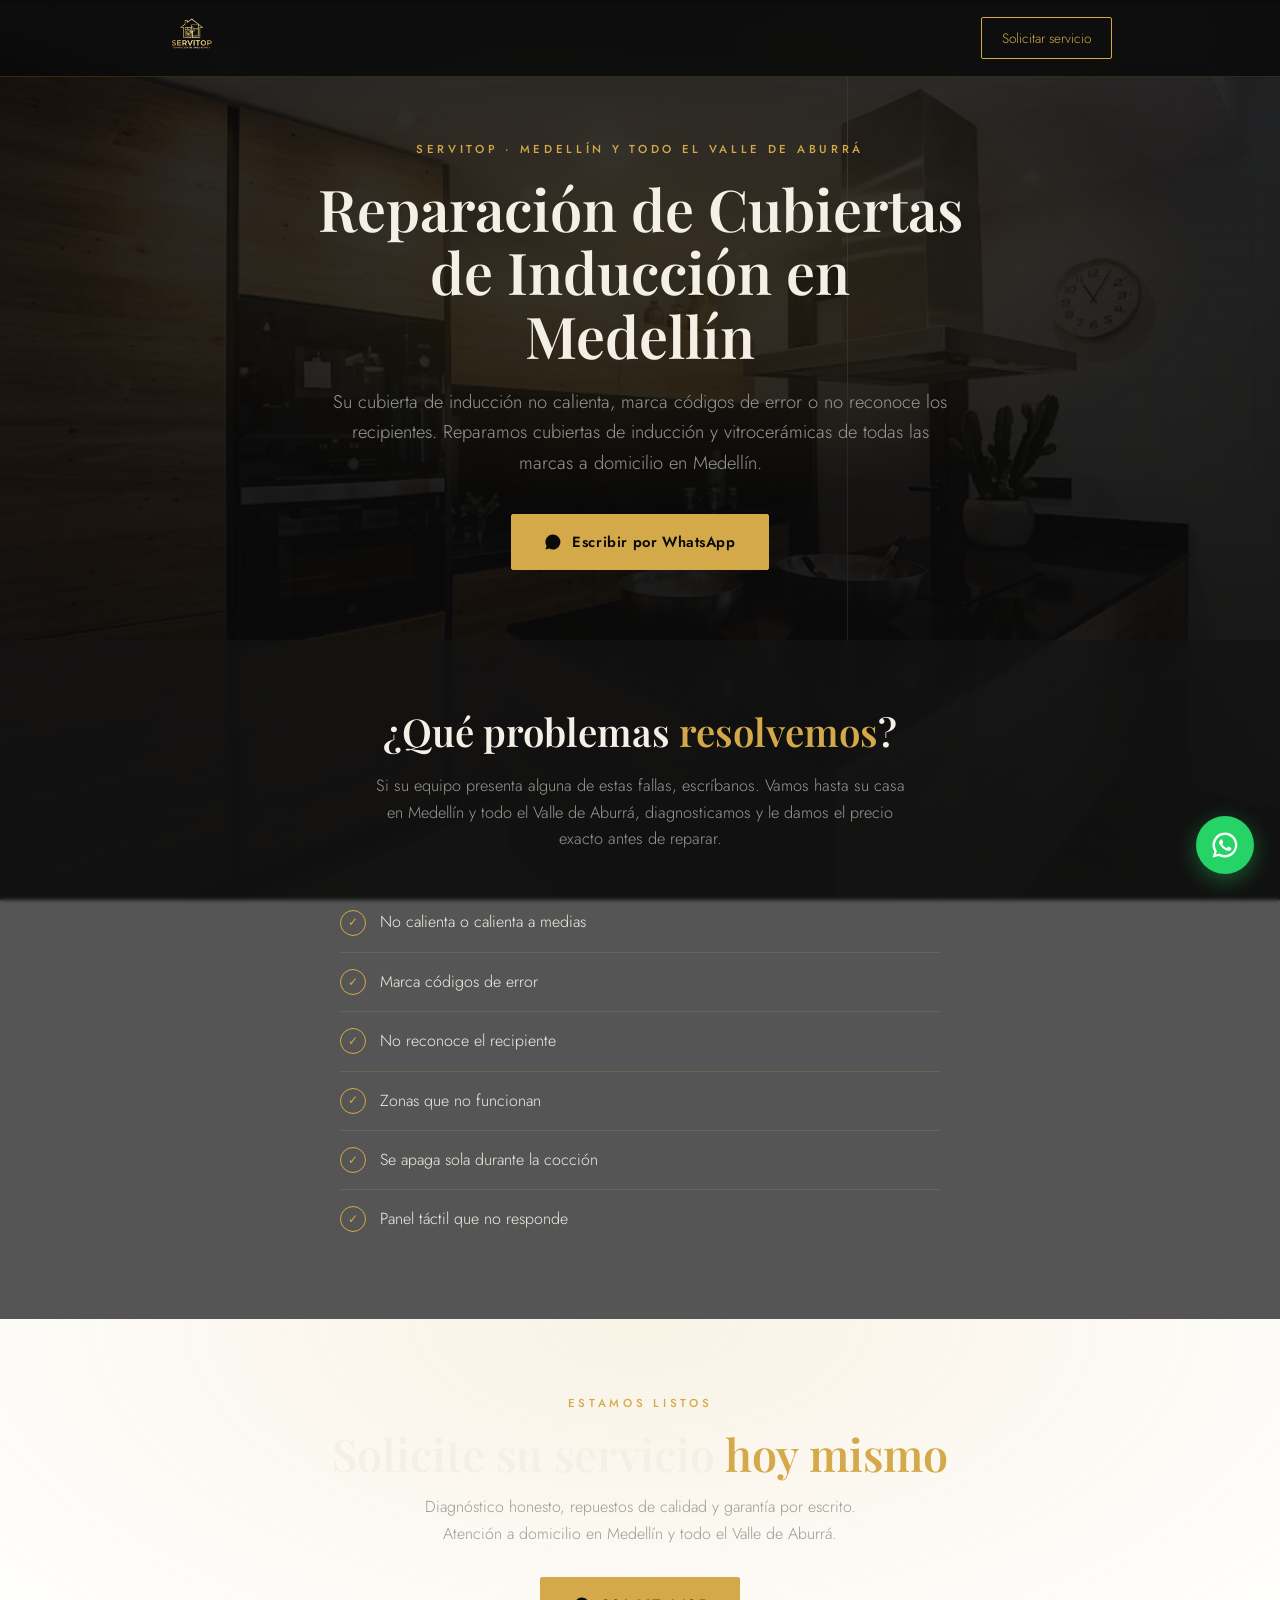
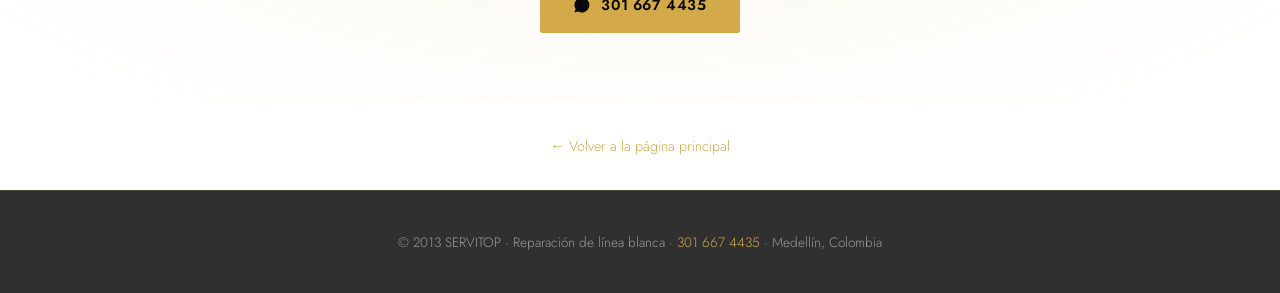
==== reparacion-cubiertas-induccion-medellin.html @ 94b9bdf9 "Add files via upload" ====
<!DOCTYPE html>
<html lang="es">
<head>
<meta charset="UTF-8">
<meta name="viewport" content="width=device-width, initial-scale=1.0">
<title>Reparación de Cubiertas de Inducción en Medellín | SERVITOP</title>
<meta name="description" content="Servicio técnico de cubiertas de inducción y vitrocerámicas a domicilio en Medellín. No calienta, marca error, no reconoce recipiente. ☎ 301 667 4435">
<meta name="keywords" content="reparación cubiertas inducción Medellín, técnico vitrocerámica Medellín, reparación estufa inducción Medellín">
<meta name="robots" content="index, follow">
<meta name="geo.region" content="CO-ANT">
<meta name="geo.placename" content="Medellín">
<link rel="canonical" href="https://servitop.co/reparacion-cubiertas-induccion-medellin.html">
<meta property="og:type" content="website">
<meta property="og:title" content="Reparación de Cubiertas de Inducción en Medellín | SERVITOP">
<meta property="og:description" content="Servicio técnico de cubiertas de inducción y vitrocerámicas a domicilio en Medellín. No calienta, marca error, no reconoce recipiente. ☎ 301 667 4435">
<meta property="og:url" content="https://servitop.co/reparacion-cubiertas-induccion-medellin.html">
<meta property="og:locale" content="es_CO">
<link rel="icon" type="image/png" href="[data-uri]">
<link rel="preconnect" href="https://fonts.googleapis.com">
<link rel="preconnect" href="https://fonts.gstatic.com" crossorigin>
<link href="https://fonts.googleapis.com/css2?family=Playfair+Display:ital,wght@0,500;0,600;0,700;0,800;1,500;1,600&family=Jost:wght@300;400;500;600&display=swap" rel="stylesheet">
<script type="application/ld+json">
{
  "@context": "https://schema.org",
  "@type": "Service",
  "serviceType": "Reparación de Cubiertas de Inducción en Medellín",
  "provider": {"@type": "HomeAndConstructionBusiness", "name": "SERVITOP", "telephone": "+573016674435", "areaServed": "Medellín y todo el Valle de Aburrá", "address": {"@type": "PostalAddress", "addressLocality": "Medellín", "addressRegion": "Antioquia", "addressCountry": "CO"}},
  "areaServed": {"@type": "Place", "name": "Medellín y todo el Valle de Aburrá"}
}
</script>
<style>
:root{--black:#0a0a0a;--carbon:#141414;--gold:#d4a94a;--gold-light:#e8cd82;--gold-deep:#b8862f;--cream:#f5f0e6;--grey:#9a9a92;--line:rgba(212,169,74,0.18)}
*{margin:0;padding:0;box-sizing:border-box}
html{scroll-behavior:smooth}
body{background:transparent;color:var(--cream);font-family:'Jost',sans-serif;font-weight:300;line-height:1.65;overflow-x:hidden;position:relative}
body::before{content:"";position:fixed;inset:0;z-index:-2;background:url("[data-uri]") center/cover no-repeat;background-attachment:fixed}
body::after{content:"";position:fixed;inset:0;z-index:-1;background:linear-gradient(180deg,rgba(10,10,10,0.82),rgba(10,10,10,0.88) 40%,rgba(10,10,10,0.94))}
.wrap{max-width:1000px;margin:0 auto;padding:0 28px}
h1,h2,h3{font-family:'Playfair Display',serif;font-weight:600;line-height:1.1}
.gold{color:var(--gold)}
.eyebrow{font-size:0.72rem;letter-spacing:0.32em;text-transform:uppercase;color:var(--gold);font-weight:500}
nav{position:fixed;top:0;left:0;right:0;z-index:100;padding:16px 0;background:rgba(10,10,10,0.85);backdrop-filter:blur(16px);border-bottom:1px solid var(--line)}
.nav-inner{display:flex;align-items:center;justify-content:space-between;max-width:1000px;margin:0 auto;padding:0 28px}
.nav-logo{height:36px}
.nav-cta{border:1px solid var(--gold);padding:9px 20px;border-radius:2px;color:var(--gold);text-decoration:none;font-size:0.85rem;transition:all .3s}
.nav-cta:hover{background:var(--gold);color:var(--black)}
.hero{min-height:70vh;display:flex;flex-direction:column;align-items:center;justify-content:center;text-align:center;padding:140px 28px 70px;background:radial-gradient(ellipse 65% 55% at 50% 42%,rgba(212,169,74,0.12),transparent 70%)}
.hero .eyebrow{margin-bottom:18px}
.hero h1{font-size:clamp(2rem,5vw,3.6rem);max-width:18ch;margin-bottom:20px}
.hero p{font-size:clamp(1rem,2vw,1.15rem);color:var(--grey);max-width:56ch;margin-bottom:36px}
.btn{font-family:'Jost',sans-serif;font-size:0.92rem;font-weight:600;letter-spacing:0.04em;padding:15px 32px;border-radius:2px;text-decoration:none;cursor:pointer;transition:all .35s;display:inline-flex;align-items:center;gap:10px}
.btn-gold{background:var(--gold);color:var(--black);border:1px solid var(--gold)}
.btn-gold:hover{background:var(--gold-light);box-shadow:0 8px 28px rgba(212,169,74,0.28);transform:translateY(-2px)}
section{padding:70px 0}
.content{background:rgba(20,20,20,0.72);backdrop-filter:blur(2px)}
.content h2{font-size:clamp(1.6rem,3.5vw,2.4rem);margin-bottom:20px;text-align:center}
.content p{color:var(--grey);font-size:1.02rem;margin-bottom:18px;text-align:center;max-width:60ch;margin-left:auto;margin-right:auto}
.problemas{max-width:600px;margin:40px auto 0;list-style:none}
.problemas li{display:flex;gap:14px;padding:16px 0;border-bottom:1px solid var(--line);align-items:center;font-size:1rem;color:var(--cream)}
.problemas li:last-child{border-bottom:none}
.check-ico{flex-shrink:0;width:26px;height:26px;border-radius:50%;border:1px solid var(--gold);color:var(--gold);display:flex;align-items:center;justify-content:center;font-size:0.78rem}
.cta{text-align:center;background:radial-gradient(ellipse 70% 120% at 50% 0%,rgba(212,169,74,0.14),transparent)}
.cta h2{font-size:clamp(1.8rem,4vw,2.8rem);margin-bottom:16px}
.cta p{color:var(--grey);max-width:48ch;margin:0 auto 30px}
.back-link{text-align:center;padding:30px 0}
.back-link a{color:var(--gold);text-decoration:none;font-size:0.9rem}
footer{background:rgba(20,20,20,0.88);border-top:1px solid var(--line);padding:40px 0;text-align:center;color:var(--grey);font-size:0.85rem}
footer a{color:var(--gold);text-decoration:none}
.wa-float{position:fixed;bottom:26px;right:26px;z-index:200;width:58px;height:58px;border-radius:50%;background:#25D366;display:flex;align-items:center;justify-content:center;box-shadow:0 6px 22px rgba(37,211,102,0.38);transition:transform .3s}
.wa-float:hover{transform:scale(1.08)}
.wa-float svg{width:30px;height:30px;fill:#fff}
@media(max-width:820px){body::before{background-attachment:scroll}}
</style>
</head>
<body>
<nav><div class="nav-inner"><a href="index.html"><img class="nav-logo" src="[data-uri]" alt="SERVITOP"></a><a href="https://wa.me/573016674435?text=Hola%20SERVITOP,%20necesito%20reparar%20mi%20cubierta%20de%20inducci%C3%B3n%20en%20Medell%C3%ADn" class="nav-cta" target="_blank" rel="noopener">Solicitar servicio</a></div></nav>
<header class="hero">
  <span class="eyebrow">SERVITOP · Medellín y todo el Valle de Aburrá</span>
  <h1>Reparación de Cubiertas de Inducción en Medellín</h1>
  <p>Su cubierta de inducción no calienta, marca códigos de error o no reconoce los recipientes. Reparamos cubiertas de inducción y vitrocerámicas de todas las marcas a domicilio en Medellín.</p>
  <a href="https://wa.me/573016674435?text=Hola%20SERVITOP,%20necesito%20reparar%20mi%20cubierta%20de%20inducci%C3%B3n%20en%20Medell%C3%ADn" class="btn btn-gold" target="_blank" rel="noopener"><svg width="18" height="18" viewBox="0 0 24 24" fill="currentColor"><path d="M12 2a10 10 0 0 0-8.5 15.3L2 22l4.9-1.3A10 10 0 1 0 12 2z"/></svg>Escribir por WhatsApp</a>
</header>
<section class="content">
  <div class="wrap">
    <h2>¿Qué problemas <span class="gold">resolvemos</span>?</h2>
    <p>Si su equipo presenta alguna de estas fallas, escríbanos. Vamos hasta su casa en Medellín y todo el Valle de Aburrá, diagnosticamos y le damos el precio exacto antes de reparar.</p>
    <ul class="problemas">
        <li><span class="check-ico">✓</span><span>No calienta o calienta a medias</span></li>
        <li><span class="check-ico">✓</span><span>Marca códigos de error</span></li>
        <li><span class="check-ico">✓</span><span>No reconoce el recipiente</span></li>
        <li><span class="check-ico">✓</span><span>Zonas que no funcionan</span></li>
        <li><span class="check-ico">✓</span><span>Se apaga sola durante la cocción</span></li>
        <li><span class="check-ico">✓</span><span>Panel táctil que no responde</span></li>
    </ul>
  </div>
</section>
<section class="cta">
  <div class="wrap">
    <span class="eyebrow">Estamos listos</span>
    <h2 style="margin-top:14px">Solicite su servicio <span class="gold">hoy mismo</span></h2>
    <p>Diagnóstico honesto, repuestos de calidad y garantía por escrito. Atención a domicilio en Medellín y todo el Valle de Aburrá.</p>
    <a href="https://wa.me/573016674435?text=Hola%20SERVITOP,%20necesito%20reparar%20mi%20cubierta%20de%20inducci%C3%B3n%20en%20Medell%C3%ADn" class="btn btn-gold" target="_blank" rel="noopener"><svg width="18" height="18" viewBox="0 0 24 24" fill="currentColor"><path d="M12 2a10 10 0 0 0-8.5 15.3L2 22l4.9-1.3A10 10 0 1 0 12 2z"/></svg>301 667 4435</a>
  </div>
</section>
<div class="back-link"><a href="index.html">← Volver a la página principal</a></div>
<footer><div class="wrap"><p>© 2013 SERVITOP · Reparación de línea blanca · <a href="tel:+573016674435">301 667 4435</a> · Medellín, Colombia</p></div></footer>
<a class="wa-float" href="https://wa.me/573016674435?text=Hola%20SERVITOP,%20necesito%20reparar%20mi%20cubierta%20de%20inducci%C3%B3n%20en%20Medell%C3%ADn" target="_blank" rel="noopener" aria-label="WhatsApp"><svg viewBox="0 0 24 24"><path d="M12 2a10 10 0 0 0-8.5 15.3L2 22l4.9-1.3A10 10 0 1 0 12 2zm0 18a8 8 0 0 1-4.1-1.1l-.3-.2-2.9.8.8-2.8-.2-.3A8 8 0 1 1 12 20zm4.4-6c-.2-.1-1.4-.7-1.6-.8s-.4-.1-.5.1-.6.8-.7.9-.3.2-.5.1a6.5 6.5 0 0 1-1.9-1.2 7.3 7.3 0 0 1-1.4-1.7c-.1-.2 0-.4.1-.5l.4-.4.2-.4a.4.4 0 0 0 0-.4l-.7-1.7c-.2-.5-.4-.4-.5-.4h-.5a.9.9 0 0 0-.6.3 2.7 2.7 0 0 0-.9 2 4.7 4.7 0 0 0 1 2.5 10.8 10.8 0 0 0 4.1 3.6c.6.3 1 .4 1.4.5a3.3 3.3 0 0 0 1.5.1 2.5 2.5 0 0 0 1.6-1.1 2 2 0 0 0 .1-1.1c0-.2-.2-.2-.4-.3z"/></svg></a>
</body>
</html>
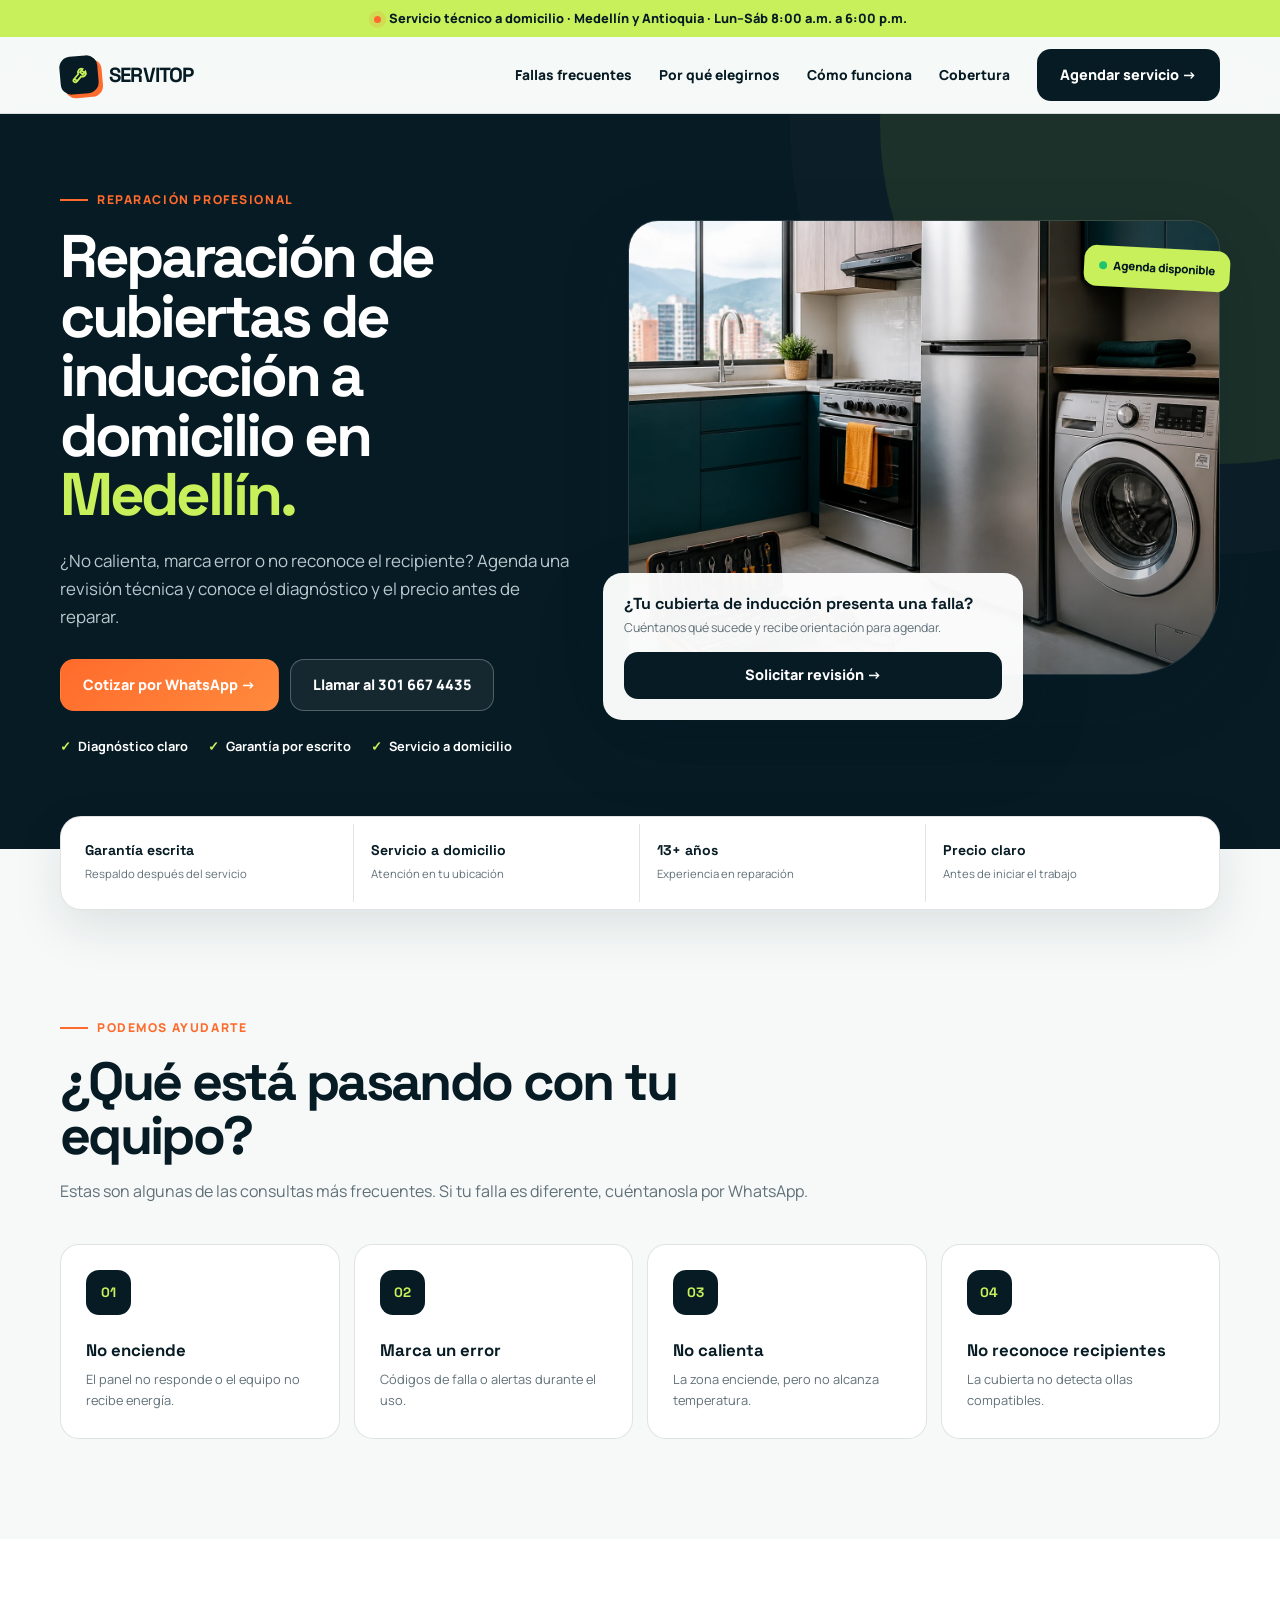
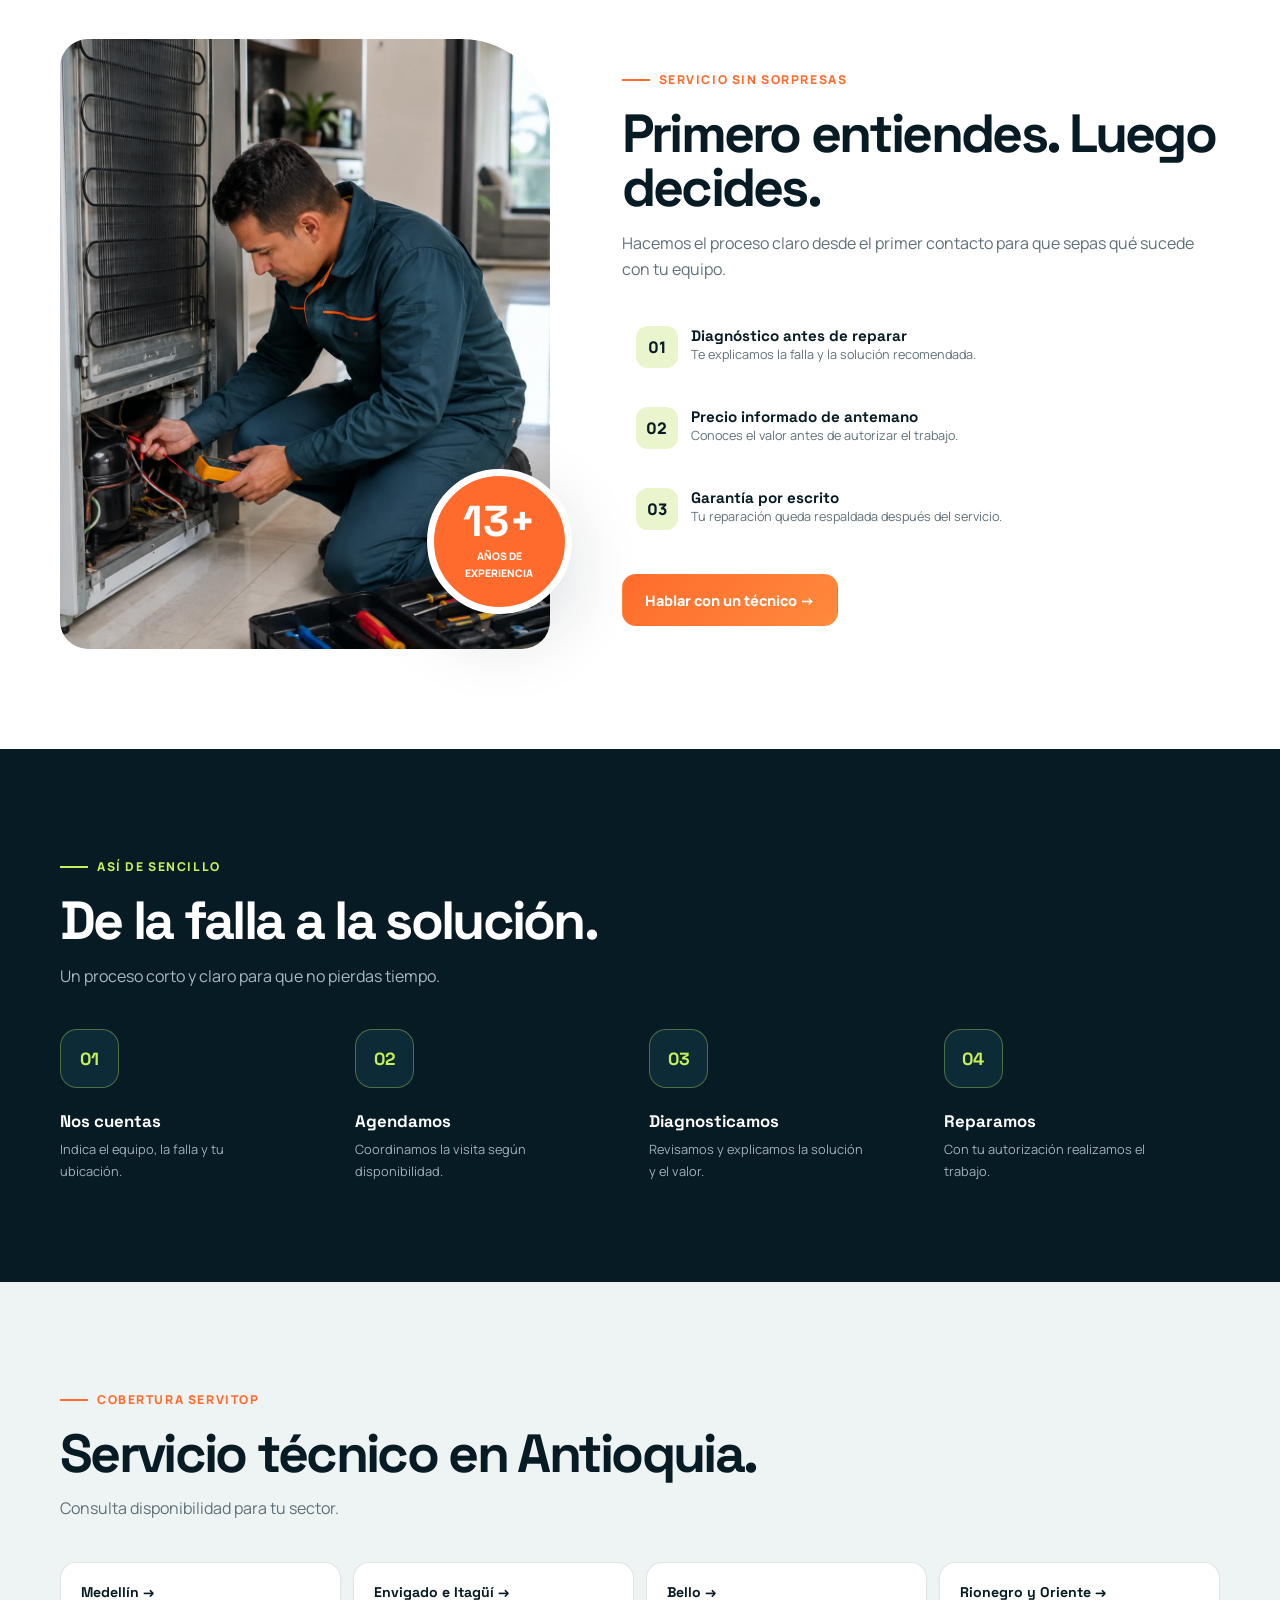
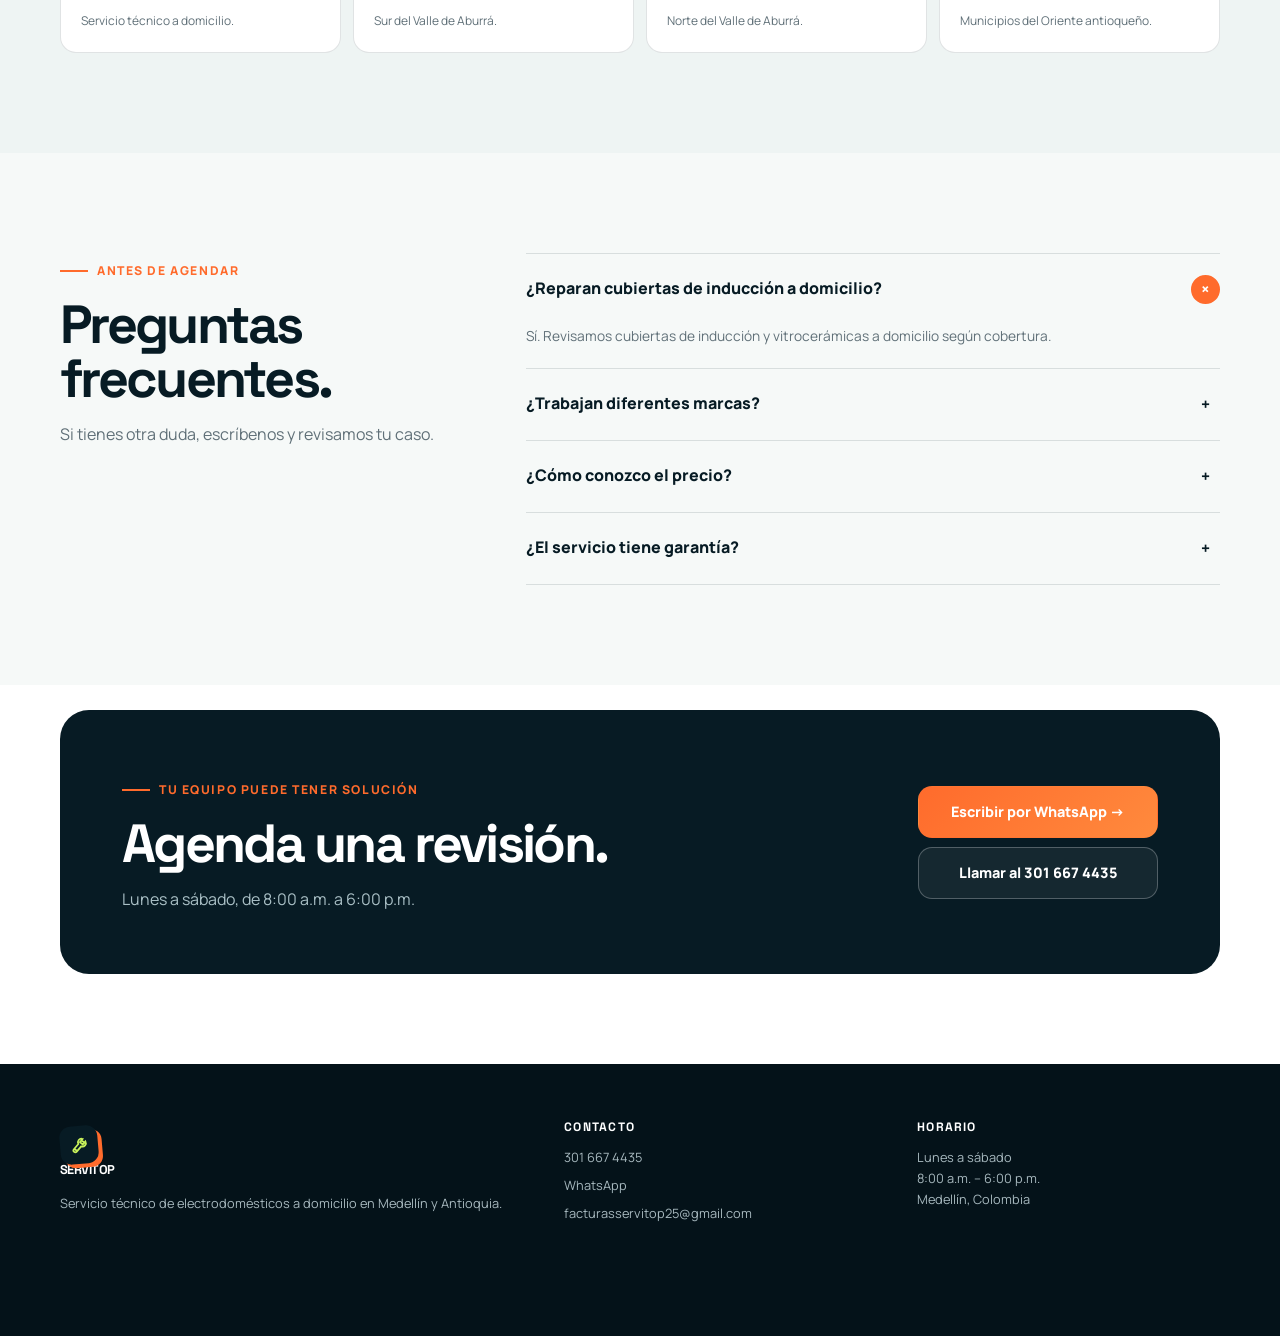
==== commit df34b9d3: "Rediseñar landing page a sistema de plantillas compartido Consolida el HTML duplicado de las páginas" ====
--- a/reparacion-cubiertas-induccion-medellin.html
+++ b/reparacion-cubiertas-induccion-medellin.html
@@ -1,109 +1,13 @@
 <!DOCTYPE html>
-<html lang="es">
-<head>
-<meta charset="UTF-8">
-<meta name="viewport" content="width=device-width, initial-scale=1.0">
-<title>Reparación de Cubiertas de Inducción en Medellín | SERVITOP</title>
-<meta name="description" content="Servicio técnico de cubiertas de inducción y vitrocerámicas a domicilio en Medellín. No calienta, marca error, no reconoce recipiente. ☎ 301 667 4435">
-<meta name="keywords" content="reparación cubiertas inducción Medellín, técnico vitrocerámica Medellín, reparación estufa inducción Medellín">
-<meta name="robots" content="index, follow">
-<meta name="geo.region" content="CO-ANT">
-<meta name="geo.placename" content="Medellín">
-<link rel="canonical" href="https://servitop.co/reparacion-cubiertas-induccion-medellin.html">
-<meta property="og:type" content="website">
-<meta property="og:title" content="Reparación de Cubiertas de Inducción en Medellín | SERVITOP">
-<meta property="og:description" content="Servicio técnico de cubiertas de inducción y vitrocerámicas a domicilio en Medellín. No calienta, marca error, no reconoce recipiente. ☎ 301 667 4435">
-<meta property="og:url" content="https://servitop.co/reparacion-cubiertas-induccion-medellin.html">
-<meta property="og:locale" content="es_CO">
-<link rel="icon" type="image/png" href="[data-uri]">
-<link rel="preconnect" href="https://fonts.googleapis.com">
-<link rel="preconnect" href="https://fonts.gstatic.com" crossorigin>
-<link href="https://fonts.googleapis.com/css2?family=Playfair+Display:ital,wght@0,500;0,600;0,700;0,800;1,500;1,600&family=Jost:wght@300;400;500;600&display=swap" rel="stylesheet">
-<script type="application/ld+json">
-{
-  "@context": "https://schema.org",
-  "@type": "Service",
-  "serviceType": "Reparación de Cubiertas de Inducción en Medellín",
-  "provider": {"@type": "HomeAndConstructionBusiness", "name": "SERVITOP", "telephone": "+573016674435", "areaServed": "Medellín y todo el Valle de Aburrá", "address": {"@type": "PostalAddress", "addressLocality": "Medellín", "addressRegion": "Antioquia", "addressCountry": "CO"}},
-  "areaServed": {"@type": "Place", "name": "Medellín y todo el Valle de Aburrá"}
-}
-</script>
-<style>
-:root{--black:#0a0a0a;--carbon:#141414;--gold:#d4a94a;--gold-light:#e8cd82;--gold-deep:#b8862f;--cream:#f5f0e6;--grey:#9a9a92;--line:rgba(212,169,74,0.18)}
-*{margin:0;padding:0;box-sizing:border-box}
-html{scroll-behavior:smooth}
-body{background:transparent;color:var(--cream);font-family:'Jost',sans-serif;font-weight:300;line-height:1.65;overflow-x:hidden;position:relative}
-body::before{content:"";position:fixed;inset:0;z-index:-2;background:url("[data-uri]